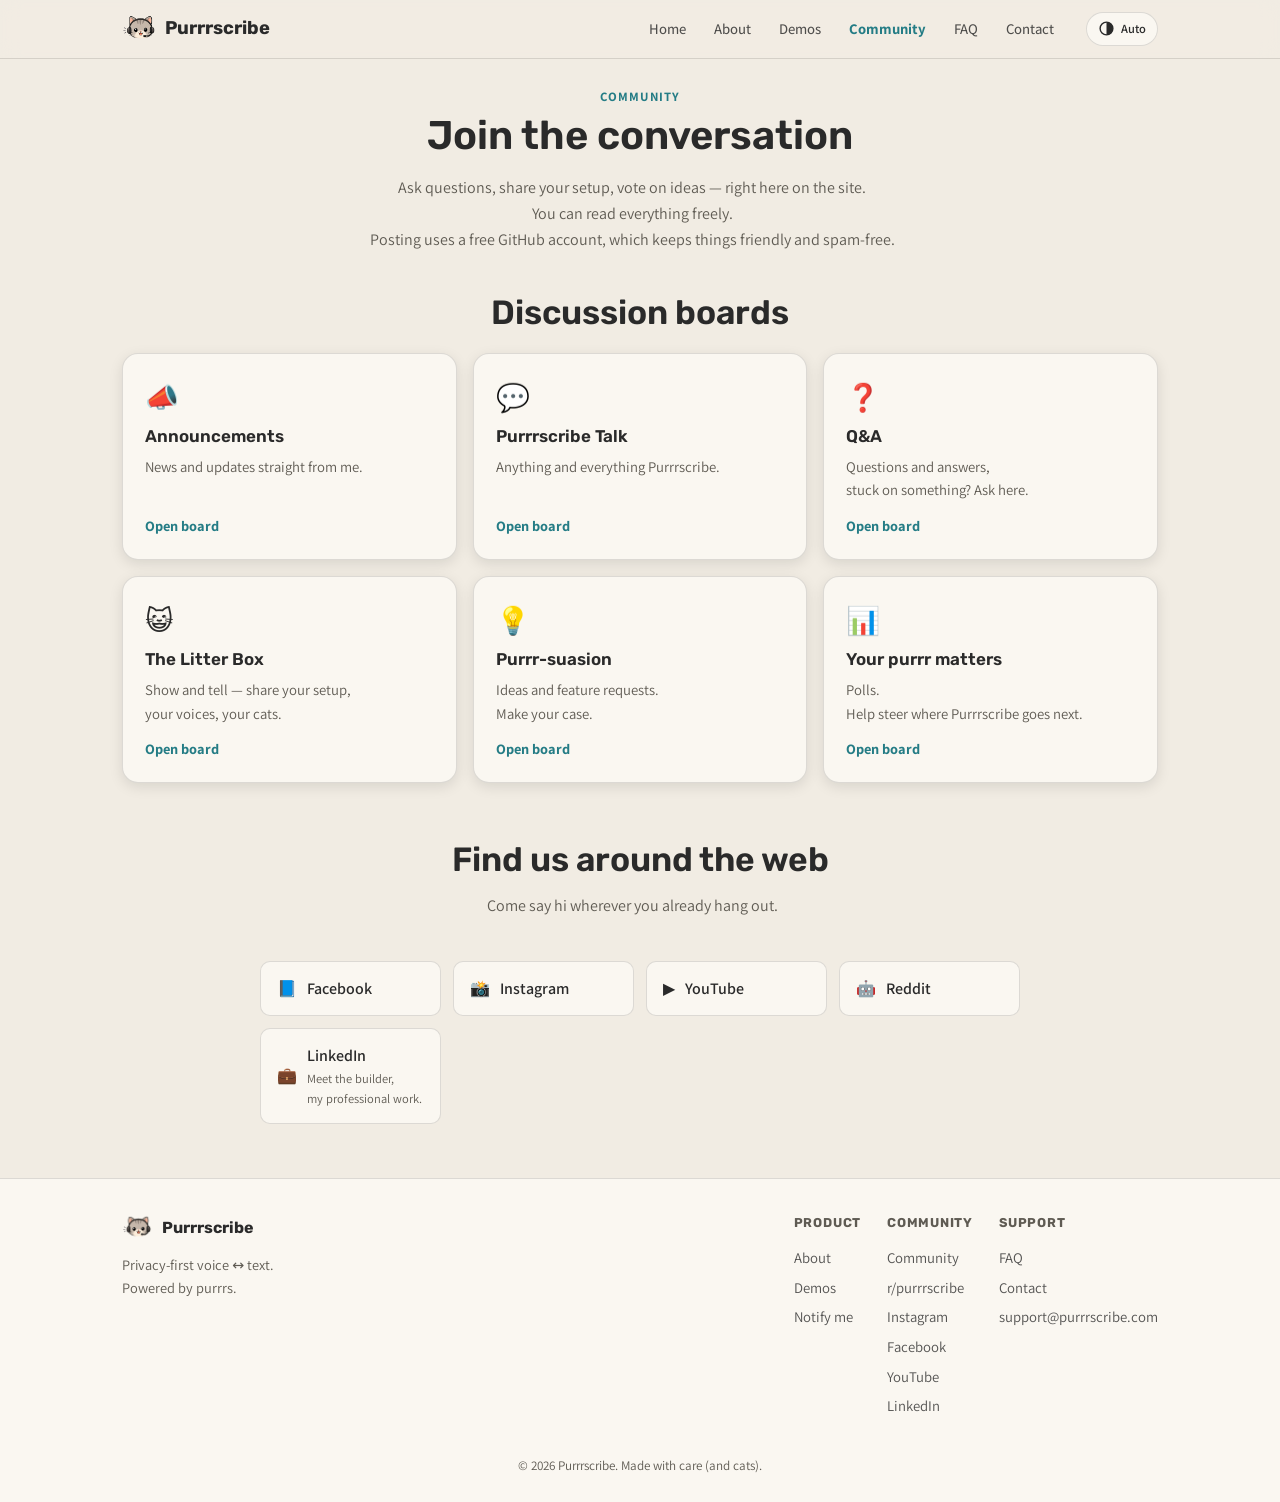
==== community/index.html @ b9f5358f "chore: sync from private source (automated)" ====
<!doctype html>
<html lang="en">
<head>
  <meta charset="utf-8">
  <meta name="viewport" content="width=device-width,initial-scale=1">
  <title>Purrrscribe — Community</title>
  <link rel="icon" href="/assets/icon.png">
  <link rel="preconnect" href="https://fonts.googleapis.com">
  <link rel="preconnect" href="https://fonts.gstatic.com" crossorigin>
  <link href="https://fonts.googleapis.com/css2?family=Rubik:wght@400;500;600;700&family=Assistant:wght@400;600;700&display=swap" rel="stylesheet">
  <link rel="stylesheet" href="/css/style.css">
</head>
<body>
  <header class="site-header" id="site-header"></header>
  <main id="main">
    <section class="container">
      <div class="section-head">
        <span class="eyebrow" data-i18n="community.eyebrow">Community</span>
        <h1 data-i18n="community.title">Join the conversation</h1>
        <p class="muted" data-i18n="community.lead">Ask questions, share your setup, vote on ideas — right here on the site.</p>
      </div>

      <h2 style="text-align:center" data-i18n="community.boardsTitle">Discussion boards</h2>
      <div class="boards" style="margin-top:20px">
        <a class="board-card" href="/community/announcements.html"><span class="emoji">📣</span><h3 data-i18n="cat.ann.name">Announcements</h3><p data-i18n="cat.ann.desc"></p><span class="go" data-i18n="community.open">Open board →</span></a>
        <a class="board-card" href="/community/talk.html"><span class="emoji">💬</span><h3 data-i18n="cat.talk.name">Purrrscribe Talk</h3><p data-i18n="cat.talk.desc"></p><span class="go" data-i18n="community.open">Open board →</span></a>
        <a class="board-card" href="/community/qa.html"><span class="emoji">❓</span><h3 data-i18n="cat.qa.name">Q&amp;A</h3><p data-i18n="cat.qa.desc"></p><span class="go" data-i18n="community.open">Open board →</span></a>
        <a class="board-card" href="/community/litter-box.html"><span class="emoji">😺</span><h3 data-i18n="cat.litter.name">The Litter Box</h3><p data-i18n="cat.litter.desc"></p><span class="go" data-i18n="community.open">Open board →</span></a>
        <a class="board-card" href="/community/ideas.html"><span class="emoji">💡</span><h3 data-i18n="cat.ideas.name">Purrr-suasion</h3><p data-i18n="cat.ideas.desc"></p><span class="go" data-i18n="community.open">Open board →</span></a>
        <a class="board-card" href="/community/polls.html"><span class="emoji">📊</span><h3 data-i18n="cat.polls.name">Your purrr matters</h3><p data-i18n="cat.polls.desc"></p><span class="go" data-i18n="community.open">Open board →</span></a>
      </div>
    </section>

    <section class="container">
      <div class="section-head">
        <h2 data-i18n="community.socialTitle">Find us around the web</h2>
        <p class="muted" data-i18n="community.socialLead">Come say hi wherever you already hang out.</p>
      </div>
      <div class="social-cards">
        <a class="social-card" href="https://www.facebook.com/profile.php?id=61591320103506" target="_blank" rel="noopener"><span>📘</span><span data-i18n="social.fb">Facebook</span></a>
        <a class="social-card" href="https://www.instagram.com/official.purrrscribe/" target="_blank" rel="noopener"><span>📸</span><span data-i18n="social.ig">Instagram</span></a>
        <a class="social-card" href="https://www.youtube.com/channel/UCmNJzhbwi8r1SNK9iFl8b1Q" target="_blank" rel="noopener"><span>▶️</span><span data-i18n="social.yt">YouTube</span></a>
        <a class="social-card" href="https://www.reddit.com/r/purrrscribe/" target="_blank" rel="noopener"><span>🤖</span><span data-i18n="social.reddit">Reddit</span></a>
        <a class="social-card" href="https://www.linkedin.com/in/haddar-demerchant-875162407/" target="_blank" rel="noopener"><span>💼</span><span><span data-i18n="social.linkedin">LinkedIn</span><small data-i18n="social.linkedinBlurb">Meet the builder — my professional work.</small></span></a>
      </div>
    </section>
  </main>
  <footer class="site-footer" id="site-footer"></footer>
  <script src="/js/site.js"></script>
</body>
</html>
---- css/style.css ----
/* ============================================================
   Purrrscribe — shared stylesheet
   Light = warm tan + teal · Dark = navy + coral
   Change a token here and it updates across the whole site.
   ============================================================ */

/* ---- Design tokens ---------------------------------------- */
:root{
  --bg:#f1ece3;
  --surface:#faf7f1;
  --surface-2:#efe9df;
  --ink:#2a2a2a;
  --muted:#5f5b53;
  --accent:#247c85;          /* teal-deep — light mode */
  --accent-strong:#1c626a;
  --accent-ink:#ffffff;      /* text on the accent */
  --line:rgba(0,0,0,.12);
  --shadow:0 6px 22px rgba(0,0,0,.12);
  --shadow-soft:0 4px 14px rgba(0,0,0,.10);
  --radius:16px;
  --radius-sm:10px;
  --maxw:1080px;
  --font-display:'Rubik',system-ui,-apple-system,Segoe UI,Arial,sans-serif;
  --font-body:'Assistant','Rubik',system-ui,-apple-system,Segoe UI,Arial,sans-serif;
}
[data-theme="dark"]{
  --bg:#191e2c;
  --surface:#202637;
  --surface-2:#252c40;
  --ink:#eceef6;
  --muted:#aab0c2;
  --accent:#f1b6b6;          /* soft red — dark mode */
  --accent-strong:#f5cccc;
  --accent-ink:#10131c;
  --line:rgba(255,255,255,.12);
  --shadow:0 10px 30px rgba(0,0,0,.5);
  --shadow-soft:0 6px 18px rgba(0,0,0,.4);
}

/* ---- Base ------------------------------------------------- */
*{box-sizing:border-box}
html{scroll-behavior:smooth}
body{
  margin:0;
  font-family:var(--font-body);
  background:var(--bg);
  color:var(--ink);
  line-height:1.6;
  -webkit-font-smoothing:antialiased;
  transition:background .35s ease,color .35s ease;
}
h1,h2,h3,.wordmark{font-family:var(--font-display);font-weight:600;line-height:1.15;margin:0 0 .4em}
h1{font-size:clamp(2.1rem,6vw,3.4rem)}
h2{font-size:clamp(1.5rem,3.5vw,2.1rem)}
p{margin:0 0 1em}
a{color:var(--accent);text-decoration:none}
a:hover{text-decoration:underline}
img{max-width:100%}
.container{max-width:var(--maxw);margin:0 auto;padding:0 22px}
.muted{color:var(--muted)}
section{padding:clamp(40px,7vw,80px) 0}

/* ---- Header ----------------------------------------------- */
.site-header{
  position:sticky;top:0;z-index:50;
  background:color-mix(in srgb,var(--bg) 86%,transparent);
  backdrop-filter:saturate(140%) blur(10px);
  border-bottom:1px solid var(--line);
}
.nav{display:flex;align-items:center;gap:14px;padding:10px 22px;max-width:var(--maxw);margin:0 auto}
.brand{display:flex;align-items:center;gap:9px;font-family:var(--font-display);font-weight:700;font-size:1.15rem;color:var(--ink)}
.brand:hover{text-decoration:none}
.brand img{width:34px;height:34px}
.nav-links{display:flex;gap:4px;margin-inline-start:auto;flex-wrap:wrap}
.nav-links a{
  color:var(--ink);padding:7px 12px;border-radius:999px;font-size:.92rem;font-weight:500;
  opacity:.82;transition:background .2s,opacity .2s;
}
.nav-links a:hover{opacity:1;background:var(--surface-2);text-decoration:none}
.nav-links a[aria-current="page"]{opacity:1;color:var(--accent);font-weight:700}
.nav-tools{display:flex;align-items:center;gap:8px;margin-inline-start:6px}

/* control buttons (theme + language) */
.iconbtn{
  display:inline-flex;align-items:center;gap:6px;
  background:var(--surface);border:1px solid var(--line);color:var(--ink);
  border-radius:999px;padding:6px 11px;font:inherit;font-size:.85rem;font-weight:600;
  cursor:pointer;transition:transform .12s,border-color .2s,background .2s;
}
.iconbtn:hover{border-color:var(--accent)}
.iconbtn:active{transform:scale(.94)}
.iconbtn svg{display:block}
.flag{width:20px;height:14px;border-radius:2px;box-shadow:0 0 0 1px var(--line);display:block}

/* language dropdown */
.lang{position:relative}
.lang-menu{
  position:absolute;inset-inline-end:0;top:calc(100% + 8px);
  background:var(--surface);border:1px solid var(--line);border-radius:var(--radius-sm);
  box-shadow:var(--shadow);min-width:170px;padding:6px;display:none;
}
.lang-menu.open{display:block}
.lang-menu button{
  display:flex;align-items:center;gap:10px;width:100%;text-align:start;
  background:none;border:0;color:var(--ink);font:inherit;font-size:.92rem;
  padding:8px 10px;border-radius:8px;cursor:pointer;
}
.lang-menu button:hover{background:var(--surface-2)}
.lang-menu button[aria-current="true"]{color:var(--accent);font-weight:700}

/* ---- Buttons / pills -------------------------------------- */
.btn{
  display:inline-flex;align-items:center;gap:9px;
  background:var(--accent);color:var(--accent-ink);
  padding:12px 24px;border-radius:999px;font-weight:700;font-family:var(--font-display);
  border:0;cursor:pointer;font-size:1rem;transition:transform .12s,filter .2s;
}
.btn:hover{filter:brightness(1.05);text-decoration:none}
.btn:active{transform:scale(.97)}
.btn.ghost{background:transparent;color:var(--accent);border:1.5px solid var(--accent)}
.badge{
  display:inline-flex;align-items:center;gap:8px;
  background:var(--surface);border:1px solid var(--line);color:var(--muted);
  padding:6px 15px;border-radius:999px;font-size:.85rem;font-weight:600;
}
.badge .dot{width:8px;height:8px;border-radius:50%;background:var(--accent);
  box-shadow:0 0 0 4px color-mix(in srgb,var(--accent) 25%,transparent)}

/* ---- Hero ------------------------------------------------- */
.hero{text-align:center;padding-top:clamp(34px,7vw,70px)}
.hero .cat-wrap{position:relative;display:inline-grid;place-items:center;margin-bottom:10px}
.hero .cat{width:clamp(120px,26vw,168px);height:auto;
  filter:drop-shadow(0 8px 14px rgba(0,0,0,.18));position:relative;z-index:2}
/* signature: the "purr" pulse behind the cat */
.purr{position:absolute;z-index:1;inset:0;display:grid;place-items:center;pointer-events:none}
.purr span{
  position:absolute;border:2px solid var(--accent);border-radius:50%;opacity:0;
  width:60%;height:60%;animation:purr 3.4s ease-out infinite;
}
.purr span:nth-child(2){animation-delay:1.1s}
.purr span:nth-child(3){animation-delay:2.2s}
@keyframes purr{0%{transform:scale(.55);opacity:.5}70%{opacity:.12}100%{transform:scale(1.5);opacity:0}}
.hero .wordmark{font-size:clamp(2.3rem,7vw,3.6rem);margin:.1em 0 .15em}
.hero .tagline{font-size:clamp(1.05rem,2.4vw,1.3rem);color:var(--muted);max-width:34ch;margin:0 auto 1.4em}
.hero-cta{display:flex;gap:12px;justify-content:center;flex-wrap:wrap;margin-bottom:18px}

/* ---- Cards / features ------------------------------------- */
.grid{display:grid;gap:18px}
.grid.two{grid-template-columns:repeat(2,1fr)}
.grid.three{grid-template-columns:repeat(3,1fr)}
.card{
  background:var(--surface);border:1px solid var(--line);border-radius:var(--radius);
  padding:24px;box-shadow:var(--shadow-soft);
}
.card h3{font-size:1.2rem}
.card .emoji{font-size:1.6rem;display:block;margin-bottom:8px}

/* section heading */
.eyebrow{display:inline-block;color:var(--accent);font-weight:700;font-size:.8rem;
  letter-spacing:.08em;text-transform:uppercase;margin-bottom:.5em}
.section-head{text-align:center;max-width:96ch;margin:0 auto clamp(24px,4vw,42px)}

/* ---- Coming-soon block ------------------------------------ */
.soon{
  text-align:center;background:var(--surface);border:1px dashed var(--line);
  border-radius:var(--radius);padding:36px 24px;max-width:560px;margin:0 auto;
}

/* ---- FAQ accordion ---------------------------------------- */
.faq{max-width:760px;margin:0 auto}
.faq details{
  background:var(--surface);border:1px solid var(--line);border-radius:var(--radius-sm);
  padding:4px 18px;margin-bottom:12px;
}
.faq summary{cursor:pointer;font-weight:700;font-family:var(--font-display);
  padding:14px 0;list-style:none;display:flex;justify-content:space-between;gap:12px;align-items:center}
.faq summary::-webkit-details-marker{display:none}
.faq summary::after{content:"+";color:var(--accent);font-size:1.4rem;font-weight:700;line-height:1}
.faq details[open] summary::after{content:"\2013"}
.faq details>*:not(summary){padding-bottom:14px;color:var(--muted)}

/* ---- Demo embed frame ------------------------------------- */
.embed{
  background:var(--surface);border:1px solid var(--line);border-radius:var(--radius);
  overflow:hidden;box-shadow:var(--shadow-soft);
}
.embed .embed-head{padding:14px 18px;border-bottom:1px solid var(--line);font-weight:700;font-family:var(--font-display)}
.embed iframe{width:100%;height:520px;border:0;display:block;background:var(--surface-2)}
.embed .placeholder{padding:48px 24px;text-align:center;color:var(--muted)}

/* ---- Giscus container ------------------------------------- */
.giscus-wrap{max-width:820px;margin:0 auto}

/* ---- Footer ----------------------------------------------- */
.site-footer{border-top:1px solid var(--line);background:var(--surface);margin-top:30px}
.footer-inner{display:flex;flex-wrap:wrap;gap:24px;justify-content:space-between;
  align-items:flex-start;padding:34px 22px;max-width:var(--maxw);margin:0 auto}
.footer-brand{display:flex;align-items:center;gap:10px;font-family:var(--font-display);font-weight:700}
.footer-brand img{width:30px;height:30px}
.footer-links{display:flex;gap:26px;flex-wrap:wrap}
.footer-col h4{font-family:var(--font-display);font-size:.8rem;text-transform:uppercase;
  letter-spacing:.06em;color:var(--muted);margin:0 0 10px}
.footer-col a{display:block;color:var(--ink);opacity:.8;padding:3px 0;font-size:.92rem}
.footer-col a:hover{opacity:1;color:var(--accent)}
.footer-bottom{text-align:center;color:var(--muted);font-size:.82rem;padding:0 22px 26px}

/* ---- Play badge ------------------------------------------- */
.play-badge{display:inline-flex;align-items:center;gap:10px;background:var(--ink);color:var(--bg);
  padding:10px 18px;border-radius:12px;font-weight:600}
.play-badge:hover{text-decoration:none;filter:brightness(1.08)}
.play-badge small{display:block;font-size:.62rem;opacity:.75;line-height:1}
.play-badge b{font-size:1rem;font-family:var(--font-display)}

/* ---- Responsive ------------------------------------------- */
@media(max-width:760px){
  .grid.two,.grid.three{grid-template-columns:1fr}
  .nav-links{display:none}                 /* simple mobile: hide text nav, keep tools */
  .nav-links.show{display:flex;position:absolute;top:100%;inset-inline:0;
    background:var(--surface);border-bottom:1px solid var(--line);flex-direction:column;padding:8px}
  .menu-toggle{display:inline-flex}
}
.menu-toggle{display:none}

/* ---- Accessibility ---------------------------------------- */
:focus-visible{outline:3px solid var(--accent);outline-offset:2px;border-radius:6px}
.skip{position:absolute;left:-999px;top:8px;background:var(--accent);color:var(--accent-ink);
  padding:8px 14px;border-radius:8px;z-index:100}
.skip:focus{left:8px}
@media(prefers-reduced-motion:reduce){
  *{animation:none!important;transition:none!important;scroll-behavior:auto}
}
[hidden]{display:none!important}

/* ---- Notify-me ------------------------------------------- */
.notify{max-width:520px;margin:0 auto;text-align:center;background:var(--surface);
  border:1px solid var(--line);border-radius:var(--radius);padding:30px 24px;box-shadow:var(--shadow-soft)}
.notify h2{margin:0 0 .3em}
.notify-row{display:flex;gap:8px;max-width:420px;margin:16px auto 8px}
.notify-row input{flex:1;min-width:0;padding:11px 14px;border-radius:999px;border:1px solid var(--line);
  background:var(--bg);color:var(--ink);font:inherit}
.notify-row input[aria-invalid="true"]{border-color:#d83b3b}
.notify-row .btn{white-space:nowrap}
.notify-hint{font-size:.8rem;margin:.4em 0 0}
.notify-thanks{margin:.8em 0 0;font-weight:700;color:var(--accent)}
@media(max-width:460px){.notify-row{flex-direction:column;border-radius:14px}.notify-row input,.notify-row .btn{width:100%}}

/* ---- Community boards + social --------------------------- */
.boards{display:grid;grid-template-columns:repeat(3,1fr);gap:16px}
@media(max-width:820px){.boards{grid-template-columns:repeat(2,1fr)}}
@media(max-width:520px){.boards{grid-template-columns:1fr}}
.board-card{display:flex;flex-direction:column;gap:8px;background:var(--surface);border:1px solid var(--line);
  border-radius:var(--radius);padding:22px;box-shadow:var(--shadow-soft);text-decoration:none;color:var(--ink);
  transition:transform .14s,border-color .2s}
.board-card:hover{transform:translateY(-3px);border-color:var(--accent);text-decoration:none}
.board-card .emoji{font-size:1.7rem}
.board-card h3{font-family:var(--font-display);margin:0}
.board-card p{color:var(--muted);margin:0;font-size:.92rem;flex:1}
.board-card .go{color:var(--accent);font-weight:700;font-size:.9rem;margin-top:4px}
.social-cards{display:grid;grid-template-columns:repeat(auto-fit,minmax(150px,1fr));gap:12px;max-width:760px;margin:0 auto}
.social-card{display:flex;align-items:center;gap:10px;background:var(--surface);border:1px solid var(--line);
  border-radius:var(--radius-sm);padding:14px 16px;text-decoration:none;color:var(--ink);font-weight:600;transition:border-color .2s}
.social-card:hover{border-color:var(--accent);text-decoration:none}
.social-card small{display:block;font-weight:400;color:var(--muted);font-size:.78rem}
.board-back{display:inline-block;margin-bottom:18px;color:var(--accent);font-weight:600}
.giscus{max-width:840px;margin:0 auto}

/* ---- Spacing fixes (more air between stacked sections) ---- */
main > section{padding-top:clamp(40px,6vw,72px);padding-bottom:clamp(40px,6vw,72px)}
.hero{padding-top:clamp(28px,5vw,56px);padding-bottom:0}
.hero .notify{margin-top:clamp(10px,2vw,22px)}

/* ---- Forms (contact + notify) ---------------------------- */
.pform{max-width:520px;margin:0 auto;text-align:start}
.field{display:flex;flex-direction:column;gap:5px;margin-bottom:14px}
.field label{font-weight:600;font-size:.9rem}
.field input,.field textarea{padding:11px 14px;border-radius:12px;border:1px solid var(--line);
  background:var(--bg);color:var(--ink);font:inherit;width:100%}
.field textarea{min-height:130px;resize:vertical}
.field input[aria-invalid="true"]{border-color:#d83b3b}
.pform > .btn{width:100%;justify-content:center;margin-top:4px}
.notify-row .btn{width:auto;flex:none}
.form-ok,.form-err{border-radius:12px;padding:16px 18px;margin-top:10px;max-width:520px;margin-left:auto;margin-right:auto;text-align:center;font-weight:600}
.form-ok{background:color-mix(in srgb,var(--accent) 16%,var(--surface));border:1px solid var(--accent);color:var(--ink)}
.form-err{background:color-mix(in srgb,#d83b3b 12%,var(--surface));border:1px solid #d83b3b;color:var(--ink)}
.copy-email{display:inline-block;margin-top:8px;font-family:ui-monospace,monospace;font-weight:700;color:var(--accent)}

/* ---- Spacing v4: half of v3, per Haddar ---- */
.hero{padding-bottom:20px !important}
.hero .notify{margin-top:24px}
main > section{padding-top:24px !important;padding-bottom:24px !important}
.hero.container{padding-top:30px !important}
.boards{margin-bottom:10px}
@media(max-width:600px){
  .hero{padding-bottom:16px !important}
  main > section{padding-top:20px !important;padding-bottom:20px !important}
}

/* ---- Native polls ---- */
.poll-card{max-width:640px;margin:0 auto 22px}
.poll-q{font-family:var(--font-display);font-weight:700;font-size:1.15rem;margin:0 0 14px}
.poll-opt{display:flex;align-items:center;gap:10px;width:100%;text-align:start;
  background:var(--bg);border:1.5px solid var(--line);color:var(--ink);
  border-radius:12px;padding:11px 14px;margin-bottom:9px;font:inherit;cursor:pointer;
  transition:border-color .15s,transform .1s}
.poll-opt:hover{border-color:var(--accent)}
.poll-opt:active{transform:scale(.985)}
.poll-bar{position:relative;border:1.5px solid var(--line);border-radius:12px;
  padding:10px 14px;margin-bottom:9px;overflow:hidden}
.poll-bar .fill{position:absolute;inset:0;background:color-mix(in srgb,var(--accent) 22%,transparent);
  border-radius:10px;transition:width .5s ease}
.poll-bar .row{position:relative;display:flex;justify-content:space-between;gap:10px;font-weight:600}
.poll-bar .pct{font-family:ui-monospace,monospace;color:var(--accent);font-weight:700}
.poll-bar.mine{border-color:var(--accent)}
.poll-total{color:var(--muted);font-size:.85rem;margin-top:6px}
.poll-note{text-align:center;color:var(--muted);font-size:.85rem}


/* ---- Poll multi-select picked state ---- */
.poll-opt.picked{border-color:var(--accent);background:color-mix(in srgb,var(--accent) 14%,var(--bg));font-weight:700}
.poll-opt.picked::after{content:"✓";margin-inline-start:auto;color:var(--accent);font-weight:800}

/* ---- Board card titles stay on one line ---- */
.board-card h3{white-space:nowrap;font-size:1.06rem}

/* ---- Page-title H1s stay on one line (scales down instead of wrapping) ---- */
.section-head h1{white-space:nowrap;font-size:clamp(1.4rem,6.5vw,2.5rem)}

/* ---- Deliberate typography: wide enough for full-sentence lines; even wraps on small screens ---- */
.section-head p{max-width:94ch}
/* auto text-wrap tuning removed — all breaks are deliberate <br> now */
.about-card em{white-space:nowrap}  /* "powered by purrrs" never splits mid-phrase */
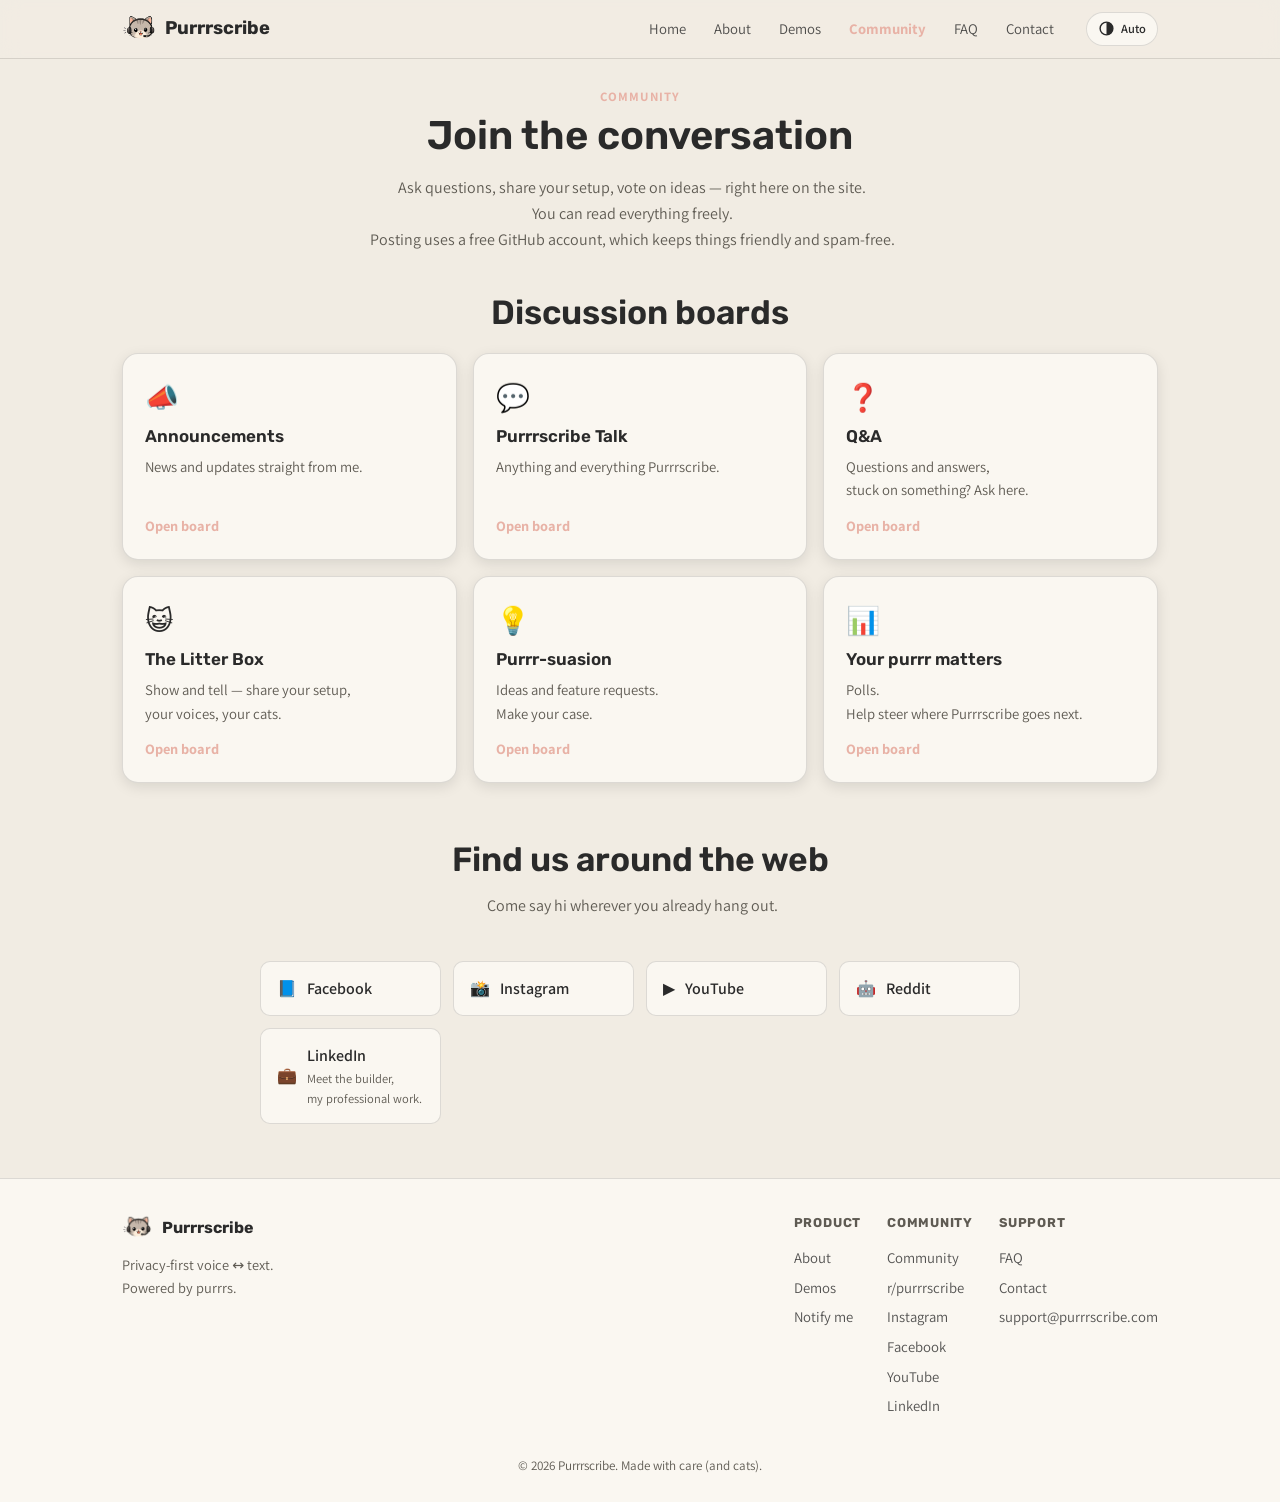
==== commit 82ffd6e9: "chore: sync from private source (automated)" ====
--- a/community/index.html
+++ b/community/index.html
@@ -5,9 +5,6 @@
   <meta name="viewport" content="width=device-width,initial-scale=1">
   <title>Purrrscribe — Community</title>
   <link rel="icon" href="/assets/icon.png">
-  <link rel="preconnect" href="https://fonts.googleapis.com">
-  <link rel="preconnect" href="https://fonts.gstatic.com" crossorigin>
-  <link href="https://fonts.googleapis.com/css2?family=Rubik:wght@400;500;600;700&family=Assistant:wght@400;600;700&display=swap" rel="stylesheet">
   <link rel="stylesheet" href="/css/style.css">
 </head>
 <body>
--- a/css/style.css
+++ b/css/style.css
@@ -1,3 +1,18 @@
+/* ---- Self-hosted fonts (no Google Fonts request) ---- */
+@font-face{font-family:'Rubik';font-weight:400;font-style:normal;font-display:swap;src:url('/fonts/Rubik-Regular.woff2') format('woff2')}
+@font-face{font-family:'Rubik';font-weight:500;font-style:normal;font-display:swap;src:url('/fonts/Rubik-Medium.woff2') format('woff2')}
+@font-face{font-family:'Rubik';font-weight:600;font-style:normal;font-display:swap;src:url('/fonts/Rubik-SemiBold.woff2') format('woff2')}
+@font-face{font-family:'Rubik';font-weight:700;font-style:normal;font-display:swap;src:url('/fonts/Rubik-Bold.woff2') format('woff2')}
+@font-face{font-family:'Assistant';font-weight:400;font-style:normal;font-display:swap;src:url('/fonts/Assistant-Regular.woff2') format('woff2')}
+@font-face{font-family:'Assistant';font-weight:600;font-style:normal;font-display:swap;src:url('/fonts/Assistant-SemiBold.woff2') format('woff2')}
+@font-face{font-family:'Assistant';font-weight:700;font-style:normal;font-display:swap;src:url('/fonts/Assistant-Bold.woff2') format('woff2')}
+@font-face{font-family:'Playpen Sans';font-weight:400;font-style:normal;font-display:swap;src:url('/fonts/PlaypenSans-Regular.woff2') format('woff2')}
+
+/* ---- CLS fix: reserve space for JS-injected header/footer ---- */
+#site-header{min-height:56px}
+#site-footer{min-height:200px}
+.giscus{min-height:300px}
+
 /* ============================================================
    Purrrscribe — shared stylesheet
    Light = warm tan + teal · Dark = navy + coral
@@ -11,9 +26,9 @@
   --surface-2:#efe9df;
   --ink:#2a2a2a;
   --muted:#5f5b53;
-  --accent:#247c85;          /* teal-deep — light mode */
-  --accent-strong:#1c626a;
-  --accent-ink:#ffffff;      /* text on the accent */
+  --accent:#e8b2a6;          /* warm coral — light mode */
+  --accent-strong:#d49a8e;
+  --accent-ink:#2a1f1f;      /* dark text on coral accent */
   --line:rgba(0,0,0,.12);
   --shadow:0 6px 22px rgba(0,0,0,.12);
   --shadow-soft:0 4px 14px rgba(0,0,0,.10);
@@ -30,7 +45,7 @@
   --ink:#eceef6;
   --muted:#aab0c2;
   --accent:#f1b6b6;          /* soft red — dark mode */
-  --accent-strong:#f5cccc;
+  --accent-strong:#d49a8e;
   --accent-ink:#10131c;
   --line:rgba(255,255,255,.12);
   --shadow:0 10px 30px rgba(0,0,0,.5);
@@ -212,14 +227,15 @@
 .play-badge b{font-size:1rem;font-family:var(--font-display)}
 
 /* ---- Responsive ------------------------------------------- */
+.menu-toggle{display:none}
 @media(max-width:760px){
   .grid.two,.grid.three{grid-template-columns:1fr}
   .nav-links{display:none}                 /* simple mobile: hide text nav, keep tools */
+  .menu-toggle{display:inline-flex;font-size:1.4rem;color:var(--ink);background:none;border:1px solid var(--line);border-radius:8px;padding:4px 10px;cursor:pointer}
   .nav-links.show{display:flex;position:absolute;top:100%;inset-inline:0;
     background:var(--surface);border-bottom:1px solid var(--line);flex-direction:column;padding:8px}
-  .menu-toggle{display:inline-flex}
-}
-.menu-toggle{display:none}
+  
+}
 
 /* ---- Accessibility ---------------------------------------- */
 :focus-visible{outline:3px solid var(--accent);outline-offset:2px;border-radius:6px}
@@ -329,3 +345,7 @@
 .section-head p{max-width:94ch}
 /* auto text-wrap tuning removed — all breaks are deliberate <br> now */
 .about-card em{white-space:nowrap}  /* "powered by purrrs" never splits mid-phrase */
+
+/* ---- Playpen Sans for typed/input areas ---- */
+input[type="text"],input[type="email"],textarea,.field input,.field textarea{
+  font-family:'Playpen Sans','Assistant',sans-serif}
